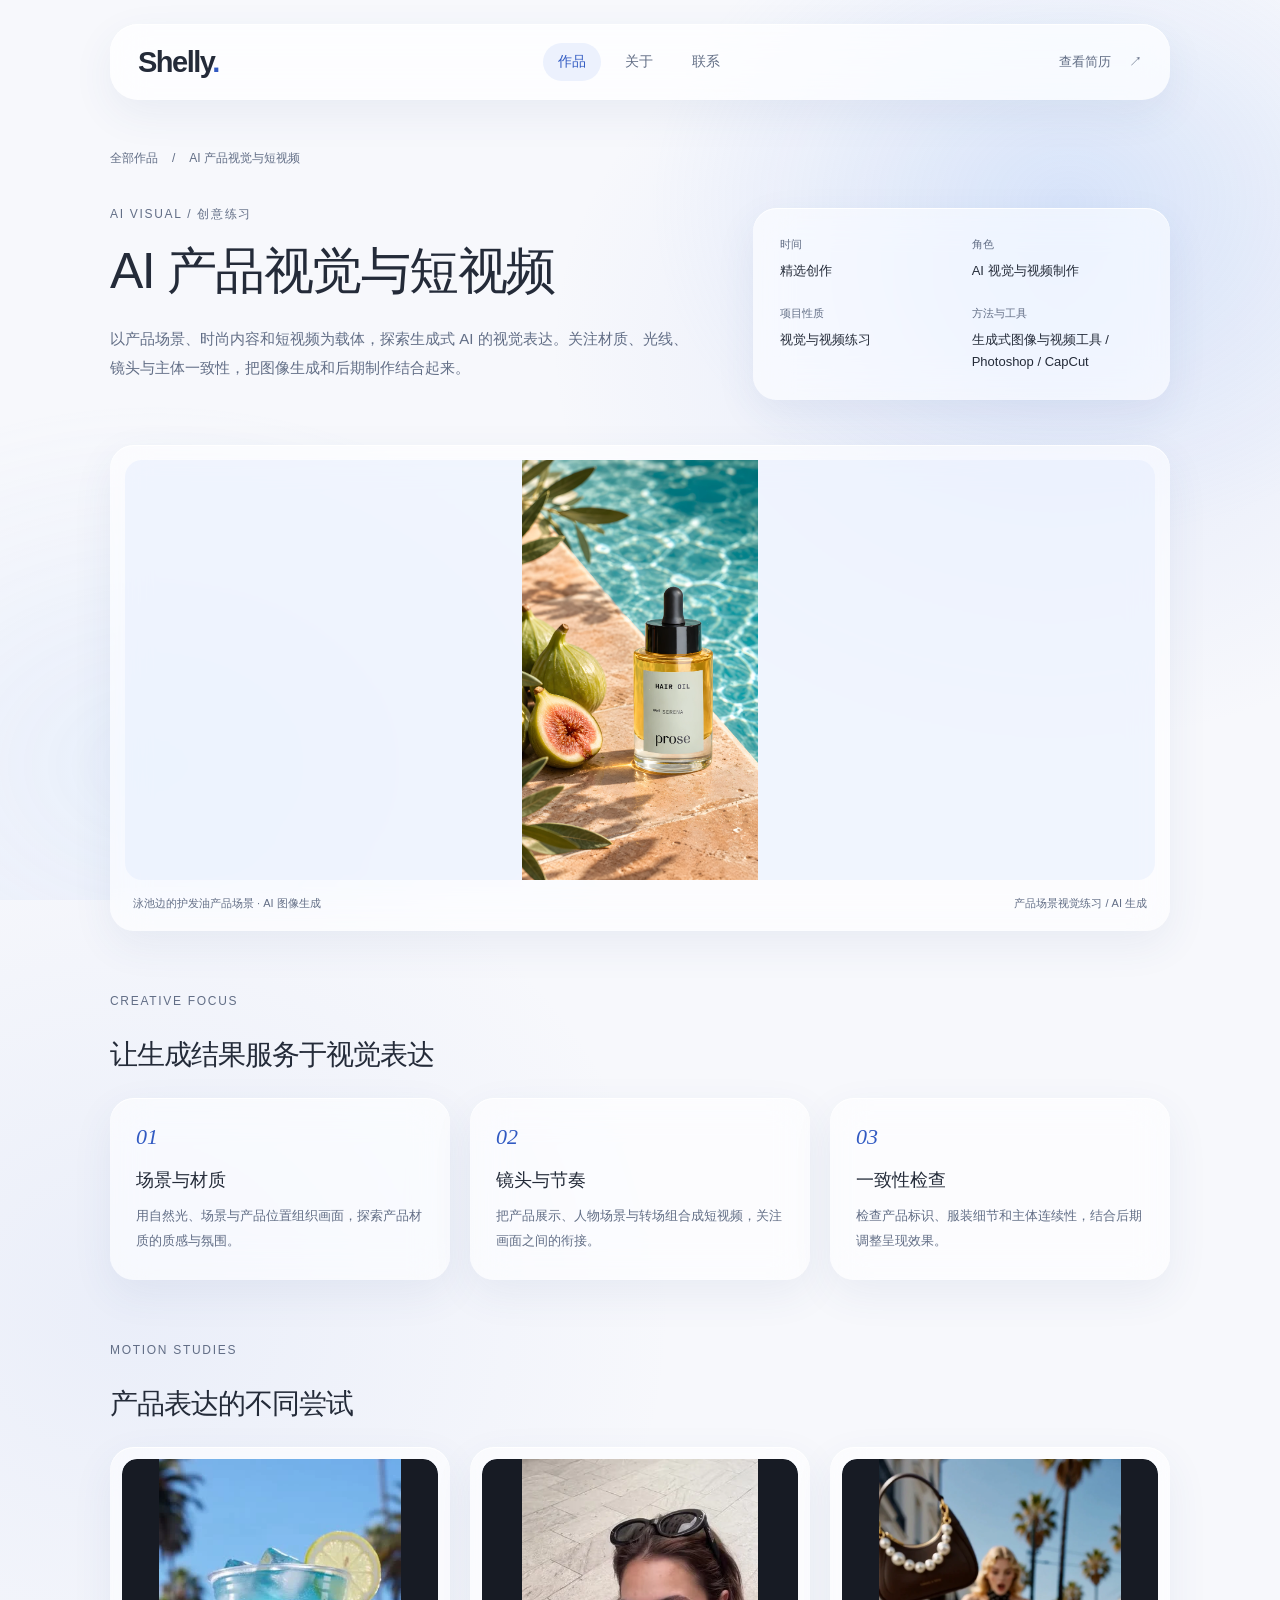
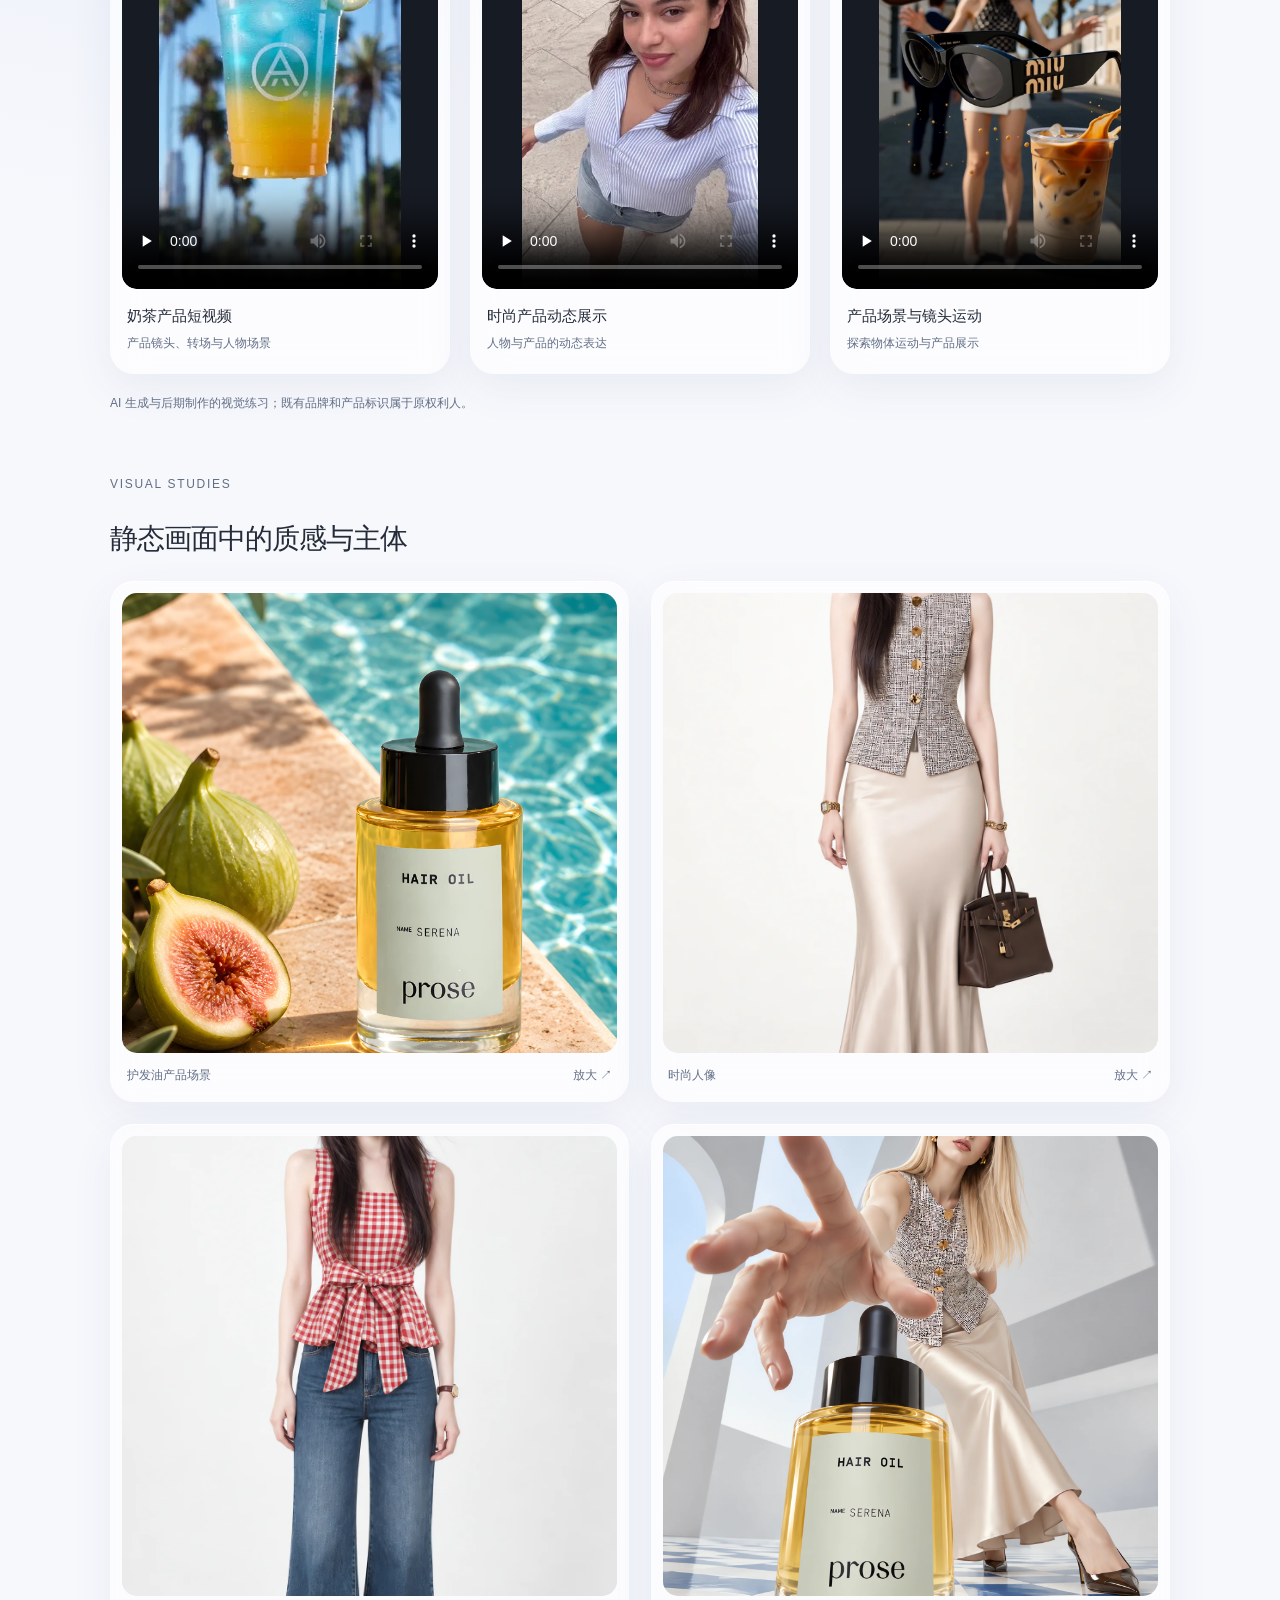
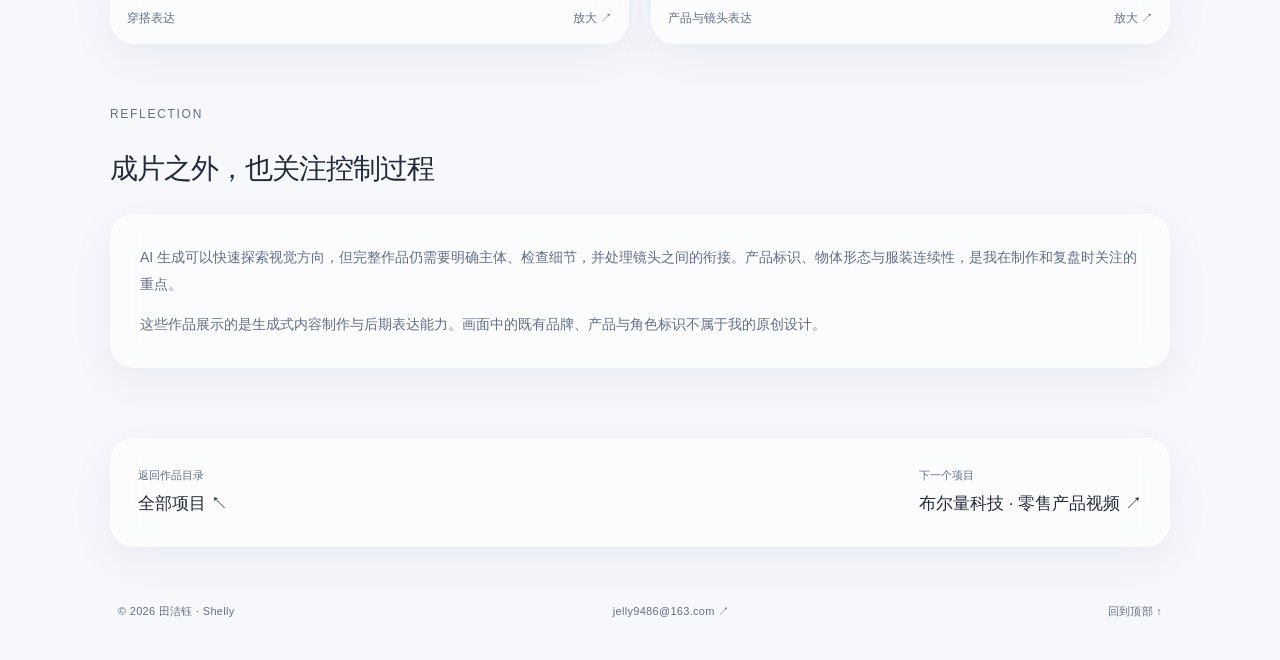
==== public/projects/aigc/index.html @ 78724010 "Publish Shelly portfolio for GitHub Pages" ====
<!doctype html>
<html lang="zh-CN">
<head>
  <meta charset="utf-8"><meta name="viewport" content="width=device-width, initial-scale=1"><meta name="theme-color" content="#f7f8fc">
  <title>AI 产品视觉与短视频 · 田洁钰 Shelly 作品集</title><meta name="description" content="以产品场景、时尚内容和短视频为载体，探索生成式 AI 的视觉表达。关注材质、光线、镜头与主体一致性，把图像生成和后期制作结合起来。">
  <meta property="og:title" content="AI 产品视觉与短视频 · 田洁钰 Shelly"><meta property="og:description" content="以产品场景、时尚内容和短视频为载体，探索生成式 AI 的视觉表达。关注材质、光线、镜头与主体一致性，把图像生成和后期制作结合起来。"><meta property="og:type" content="website"><meta property="og:image" content="https://shelly-creative-portfolio.sturdypear33.chatgpt.site/assets/hair-oil.webp"><link rel="canonical" href="https://shelly-creative-portfolio.sturdypear33.chatgpt.site/projects/aigc/">
  <link rel="icon" href="../../assets/favicon.svg" type="image/svg+xml"><link rel="stylesheet" href="../../styles.css"><link rel="stylesheet" href="../../motion.css"><script src="../../app.js" defer></script><script src="../../motion.js" defer></script>
</head>
<body class="project-page">
  <a class="skip-link" href="#main">跳转至正文</a>
  <div class="site-wrap">
    <header class="site-header glass"><a class="brand" href="../../" aria-label="Shelly 作品集首页">Shelly<span>.</span></a><nav class="navigation" aria-label="主导航"><a href="../../#work" aria-current="page">作品</a><a href="../../#about">关于</a><a href="../../#contact">联系</a></nav><a class="resume-nav" href="../../assets/shelly-resume.pdf?v=20261016" target="_blank" rel="noopener">查看简历 <span aria-hidden="true">↗</span></a></header>
    <main id="main" class="project-main">
      <nav class="breadcrumb" aria-label="当前位置"><a href="../../#work">全部作品</a><span aria-hidden="true">/</span><span>AI 产品视觉与短视频</span></nav>
      <div class="project-intro"><div><p class="eyebrow">AI VISUAL / 创意练习</p><h1>AI 产品视觉与短视频</h1><p class="project-lead">以产品场景、时尚内容和短视频为载体，探索生成式 AI 的视觉表达。关注材质、光线、镜头与主体一致性，把图像生成和后期制作结合起来。</p></div><dl class="project-facts glass"><div><dt>时间</dt><dd>精选创作</dd></div><div><dt>角色</dt><dd>AI 视觉与视频制作</dd></div><div><dt>项目性质</dt><dd>视觉与视频练习</dd></div><div><dt>方法与工具</dt><dd>生成式图像与视频工具 / Photoshop / CapCut</dd></div></dl></div>
      <figure class="project-hero-cover glass"><img src="../../assets/hair-oil.webp" alt="泳池边的护发油产品场景 · AI 图像生成" fetchpriority="high"><figcaption><span>泳池边的护发油产品场景 · AI 图像生成</span><span>产品场景视觉练习 / AI 生成</span></figcaption></figure>
      <section class="case-section"><p class="eyebrow">CREATIVE FOCUS</p><h2>让生成结果服务于视觉表达</h2><div class="process-grid"><article class="process-card glass"><span class="process-number">01</span><h3>场景与材质</h3><p>用自然光、场景与产品位置组织画面，探索产品材质的质感与氛围。</p></article><article class="process-card glass"><span class="process-number">02</span><h3>镜头与节奏</h3><p>把产品展示、人物场景与转场组合成短视频，关注画面之间的衔接。</p></article><article class="process-card glass"><span class="process-number">03</span><h3>一致性检查</h3><p>检查产品标识、服装细节和主体连续性，结合后期调整呈现效果。</p></article></div></section>
<section class="case-section"><p class="eyebrow">MOTION STUDIES</p><h2>产品表达的不同尝试</h2><div class="media-grid"><article class="media-card glass"><div class="video-shell"><video controls playsinline preload="none" poster="../../assets/milk-tea-poster.webp" aria-label="奶茶产品短视频"><source src="../../assets/milk-tea.mp4" type="video/mp4">浏览器无法播放此视频。<a href="../../assets/milk-tea.mp4">打开视频文件</a></video><a class="video-fallback" href="../../assets/milk-tea.mp4" hidden>打开视频文件 ↗</a></div><h3>奶茶产品短视频</h3><p>产品镜头、转场与人物场景</p></article><article class="media-card glass"><div class="video-shell"><video controls playsinline preload="none" poster="../../assets/fashion-motion-poster.webp" aria-label="时尚产品动态展示"><source src="../../assets/fashion-motion.mp4" type="video/mp4">浏览器无法播放此视频。<a href="../../assets/fashion-motion.mp4">打开视频文件</a></video><a class="video-fallback" href="../../assets/fashion-motion.mp4" hidden>打开视频文件 ↗</a></div><h3>时尚产品动态展示</h3><p>人物与产品的动态表达</p></article><article class="media-card glass"><div class="video-shell"><video controls playsinline preload="none" poster="../../assets/product-showcase-poster.webp" aria-label="产品场景与镜头运动"><source src="../../assets/product-showcase.mp4" type="video/mp4">浏览器无法播放此视频。<a href="../../assets/product-showcase.mp4">打开视频文件</a></video><a class="video-fallback" href="../../assets/product-showcase.mp4" hidden>打开视频文件 ↗</a></div><h3>产品场景与镜头运动</h3><p>探索物体运动与产品展示</p></article></div><p class="media-note">AI 生成与后期制作的视觉练习；既有品牌和产品标识属于原权利人。</p></section>
<section class="case-section"><p class="eyebrow">VISUAL STUDIES</p><h2>静态画面中的质感与主体</h2><div class="image-grid portrait-grid"><figure class="image-item"><button type="button" class="image-button glass" data-zoom data-caption="护发油产品场景 · 泳池背景、自然光与产品材质" aria-label="放大查看：护发油产品场景"><img src="../../assets/hair-oil.webp" alt="护发油产品场景：泳池背景、自然光与产品材质" loading="lazy"><span><span>护发油产品场景</span><span aria-hidden="true">放大 ↗</span></span></button></figure><figure class="image-item"><button type="button" class="image-button glass" data-zoom data-caption="时尚人像 · 人物、服装与配饰的视觉关系" aria-label="放大查看：时尚人像"><img src="../../assets/fashion.webp" alt="时尚人像：人物、服装与配饰的视觉关系" loading="lazy"><span><span>时尚人像</span><span aria-hidden="true">放大 ↗</span></span></button></figure><figure class="image-item"><button type="button" class="image-button glass" data-zoom data-caption="穿搭表达 · 另一种人物与服装构图" aria-label="放大查看：穿搭表达"><img src="../../assets/fashion-2.webp" alt="穿搭表达：另一种人物与服装构图" loading="lazy"><span><span>穿搭表达</span><span aria-hidden="true">放大 ↗</span></span></button></figure><figure class="image-item"><button type="button" class="image-button glass" data-zoom data-caption="产品与镜头表达 · 构图与镜头形变探索" aria-label="放大查看：产品与镜头表达"><img src="../../assets/product-checker.webp" alt="产品与镜头表达：构图与镜头形变探索" loading="lazy"><span><span>产品与镜头表达</span><span aria-hidden="true">放大 ↗</span></span></button></figure></div></section>
<section class="case-section"><p class="eyebrow">REFLECTION</p><h2>成片之外，也关注控制过程</h2><div class="insight-list glass"><p>AI 生成可以快速探索视觉方向，但完整作品仍需要明确主体、检查细节，并处理镜头之间的衔接。产品标识、物体形态与服装连续性，是我在制作和复盘时关注的重点。</p><p>这些作品展示的是生成式内容制作与后期表达能力。画面中的既有品牌、产品与角色标识不属于我的原创设计。</p></div></section>
      <nav class="project-bottom glass" aria-label="项目导航"><div><p>返回作品目录</p><a href="../../#work">全部项目 <span aria-hidden="true">↖</span></a></div><div><p>下一个项目</p><a href="../boolv/">布尔量科技 · 零售产品视频 <span aria-hidden="true">↗</span></a></div></nav>
    </main>
    <footer class="site-footer"><span>© 2026 田洁钰 · Shelly</span><a href="mailto:jelly9486@163.com">jelly9486@163.com ↗</a><a href="#main">回到顶部 ↑</a></footer>
  </div>
  <dialog id="image-viewer" class="viewer" aria-label="作品大图"><div class="viewer-top"><p class="viewer-caption"></p><button type="button" class="viewer-close" data-close-viewer>关闭 ×</button></div><img alt=""></dialog>
  <div class="toast" role="status" aria-live="polite" hidden></div>
</body>
</html>
---- public/styles.css ----
:root{color-scheme:light;--bg:#f7f8fc;--ink:#242b39;--soft:#626e86;--blue:#315ac2;--blue-deep:#2649a5;--tint:#e5eaf6;--glass:rgba(255,255,255,.60);--shine:rgba(255,255,255,.88);--shadow:rgba(51,75,132,.075);--radius:24px;--page-width:1160px}
*{box-sizing:border-box}html{scroll-behavior:smooth;scroll-padding-top:115px}body{margin:0;background:radial-gradient(ellipse 650px 520px at 82% 9%,rgba(120,153,234,.15),transparent 77%),radial-gradient(ellipse 700px 650px at 10% 34%,rgba(140,166,227,.12),transparent 78%),var(--bg);color:var(--ink);font:16px/1.7 "Segoe UI","PingFang SC","Microsoft YaHei",sans-serif;-webkit-font-smoothing:antialiased}a{color:inherit;text-decoration:none}button,input{font:inherit}button,a{-webkit-tap-highlight-color:transparent}button{cursor:pointer}button:focus-visible,a:focus-visible{outline:3px solid var(--blue);outline-offset:5px}img{display:block;max-width:100%;height:auto}figure,p,h1,h2,h3,h4{margin:0}button[hidden],[hidden]{display:none!important}.site-wrap{width:min(var(--page-width),calc(100% - 80px));margin:auto}.glass{background:var(--glass);backdrop-filter:blur(18px) saturate(135%);-webkit-backdrop-filter:blur(18px) saturate(135%);box-shadow:inset 0 1px 0 var(--shine),0 14px 42px var(--shadow);border-radius:var(--radius);border:0}.blue{color:var(--blue)}.sr-only{position:absolute;width:1px;height:1px;overflow:hidden;clip-path:inset(50%);white-space:nowrap}.skip-link{position:fixed;top:8px;left:16px;transform:translateY(-150%);background:var(--blue);color:#fff;padding:10px 18px;z-index:100}.skip-link:focus{transform:none}.site-header{position:sticky;top:24px;z-index:20;display:flex;align-items:center;justify-content:space-between;gap:25px;padding:18px 28px;margin-top:24px;min-height:76px;border-radius:28px;background:rgba(255,255,255,.73)}.brand{font-size:29px;font-weight:600;letter-spacing:-1.5px;line-height:1.2}.brand span{color:var(--blue)}.navigation{display:flex;align-items:center;gap:9px}.navigation a{font-size:14px;color:var(--soft);padding:7px 15px;border-radius:999px;transition:background .18s,color .18s}.navigation a:hover,.navigation a[aria-current]{background:rgba(225,233,252,.62);color:var(--blue)}.resume-nav{font-size:13px;color:var(--soft);display:flex;gap:18px;align-items:center}.resume-nav:hover{color:var(--blue)}.eyebrow{font-size:12px;letter-spacing:1.7px;color:var(--soft);font-weight:500}.hero{display:grid;grid-template-columns:1.1fr 1fr;align-items:center;gap:70px;padding:75px 8px 95px}.hero-copy .eyebrow{margin-bottom:28px}.hero h1{font-size:clamp(44px,5.15vw,68px);font-weight:500;letter-spacing:-2.8px;line-height:1.25}.hero-english{font:italic 34px/1.35 Georgia,"Times New Roman",serif;color:var(--blue);margin:24px 0 34px}.hero-description{font-size:15px;color:var(--soft);line-height:1.95}.hero-actions{display:flex;align-items:center;flex-wrap:wrap;gap:28px;margin-top:34px}.button{display:inline-flex;align-items:center;justify-content:center;gap:30px;border:0;padding:13px 23px;border-radius:999px;font-size:14px;font-weight:500;transition:background .18s,transform .18s}.button:hover{transform:translateY(-2px)}.button-primary{color:#fff;background:var(--blue);box-shadow:0 8px 22px rgba(49,90,194,.15)}.button-primary:hover{background:var(--blue-deep)}.button-secondary{background:rgba(225,233,252,.70);color:var(--blue)}.text-link{appearance:none;display:inline-flex;align-items:center;gap:16px;border:0;padding:4px 0;background:transparent;color:var(--soft);font-size:14px}.text-link:hover{color:var(--blue)}.hero-art{padding:12px 12px 14px;transform:rotate(1.5deg);border-radius:32px;max-width:480px;justify-self:end;width:100%}.hero-art img{width:100%;height:465px;object-fit:cover;object-position:50% 58%;border-radius:23px}.hero-art figcaption{display:flex;justify-content:space-between;gap:10px;padding:10px 7px 0;font-size:10px;letter-spacing:.7px;color:var(--soft)}.section-heading{display:flex;justify-content:space-between;align-items:end;gap:20px;margin-bottom:28px}.section-heading .eyebrow{margin-bottom:10px}h2{font-size:34px;letter-spacing:-1px;font-weight:500;line-height:1.45}.section-description{font-size:14px;color:var(--soft);padding-bottom:6px}.work-section{padding:0 0 95px}.filters{display:flex;gap:10px;flex-wrap:wrap;margin-bottom:27px}.filters button{appearance:none;border:0;background:transparent;color:var(--soft);font-size:13px;padding:9px 15px;border-radius:999px;min-height:40px;transition:background .18s,color .18s}.filters button:hover{background:rgba(228,235,250,.65)}.filters button[aria-pressed=true]{background:rgba(222,232,253,.76);color:var(--blue)}.project-grid{display:grid;grid-template-columns:repeat(2,minmax(0,1fr));gap:28px}.project-card{padding:16px;min-width:0;transition:transform .22s,box-shadow .22s;display:flex;flex-direction:column}.project-card:hover{transform:translateY(-4px);box-shadow:inset 0 1px 0 var(--shine),0 22px 48px rgba(51,75,132,.11)}.project-cover{height:278px;border-radius:18px;overflow:hidden;background:rgba(224,233,252,.52);position:relative}.ad-cover{display:flex;align-items:center;padding:14px}.ad-cover img{width:100%;height:100%;object-fit:contain;border-radius:12px}.project-card-content{padding:19px 10px 12px}.project-meta{display:flex;justify-content:space-between;gap:15px;color:var(--soft);font-size:11px;letter-spacing:.45px;margin-bottom:9px}.project-card h3{display:flex;justify-content:space-between;align-items:center;gap:16px;font-weight:500;font-size:22px;line-height:1.5}.project-card h3>span{font-size:23px;color:var(--blue)}.project-card p{color:var(--soft);font-size:14px;line-height:1.8;margin:9px 0 18px}.tags{display:flex;flex-wrap:wrap;gap:8px}.tags span{font-size:11px;padding:4px 10px;border-radius:999px;background:rgba(227,235,251,.70);color:var(--soft)}.visual-cover{display:grid;grid-template-columns:1fr 1fr;gap:12px;padding:12px}.visual-cover img{height:254px;width:100%;object-fit:cover;border-radius:12px}.visual-cover img:first-child{object-position:center 15%}.visual-cover img:last-child{object-position:center 62%}.template-cover{display:grid;grid-template-columns:1fr 1fr;gap:10px;padding:14px 14px 0;background:#e3eaf6}.template-cover img{width:100%;height:264px;object-fit:cover;border-radius:14px 14px 0 0;object-position:50% 30%}.template-cover>span{position:absolute;left:27px;bottom:22px;font:italic 30px/1.15 Georgia,serif;color:#fff;text-shadow:0 1px 14px rgba(0,0,0,.55)}.channel-cover{background:radial-gradient(ellipse at 95% 8%,rgba(138,167,232,.26),transparent 65%),linear-gradient(125deg,#e2eafa,#f0f4fc);display:flex;flex-direction:column;justify-content:space-between;padding:27px 32px;color:var(--blue)}.channel-handle{font-size:12px;letter-spacing:1px}.channel-title{font:44px/1.03 Georgia,serif;letter-spacing:-1px}.channel-bottom{display:flex;justify-content:space-between;font-size:12px}.project-wide{grid-column:1/-1;display:grid;grid-template-columns:1.2fr 1fr;gap:30px;align-items:center}.project-wide .project-cover{height:260px}.project-wide .project-card-content{padding:18px 26px 18px 0}.ui-cover{background:#e4eee9;padding:16px}.ui-cover img{width:100%;height:100%;object-fit:cover;object-position:center 37%;border-radius:14px}.wide-link{display:inline-flex;gap:25px;color:var(--blue);font-size:13px;margin-top:24px}.about-section{padding:15px 0 95px}.about-grid{display:grid;grid-template-columns:1.15fr 1fr;gap:65px;align-items:start}.about-intro{padding:32px}.profile-heading{display:flex;gap:18px;align-items:center;margin-bottom:22px}.profile-photo{width:68px;height:68px;object-fit:cover;border-radius:20px}.profile-heading h3{font-size:23px;font-weight:500}.profile-heading h3 span{font:italic 18px Georgia,serif;color:var(--soft);margin-left:8px}.profile-heading p{font-size:12px;color:var(--soft);margin-top:5px}.about-intro>p{font-size:14px;line-height:2;color:var(--soft);margin-bottom:25px}.capability-group{margin:20px 0}.capability-group h4{font-size:13px;font-weight:500;margin-bottom:7px}.capability-group p{font-size:12px;color:var(--soft);line-height:1.85}.language-note{display:flex;align-items:center;gap:11px;flex-wrap:wrap;font-size:11px;color:var(--soft);margin:27px 0}.language-note strong{font-weight:500;color:var(--blue);font-size:16px;margin-right:10px}.experience-list{padding-top:9px}.experience-list article{padding:0 0 28px 23px;position:relative}.experience-list article:before{content:"";width:7px;height:7px;background:#aac0ee;border-radius:50%;position:absolute;left:0;top:9px}.experience-list time{font-size:11px;letter-spacing:.5px;color:var(--soft)}.experience-list h3{font-size:23px;font-weight:500;margin-top:9px}.experience-role{font-size:14px;color:var(--ink);margin:2px 0 8px}.experience-list article>p:last-child{font-size:13px;color:var(--soft);max-width:330px}.contact-section{display:grid;grid-template-columns:1fr 1fr;gap:45px;padding:45px 45px;background:linear-gradient(115deg,rgba(255,255,255,.7),rgba(225,235,254,.67));margin:0 0 35px}.contact-section .eyebrow{margin-bottom:20px}.contact-section h2{font-size:35px;line-height:1.45}.contact-section>div>p:last-child{font-size:12px;color:var(--soft);margin-top:20px}.contact-links{display:flex;flex-direction:column;align-items:start;justify-content:center;gap:10px}.contact-email{font-size:23px;color:var(--blue);display:flex;gap:20px;align-items:center;overflow-wrap:anywhere}.contact-links>a[href^=tel]{font-size:14px;color:var(--soft);margin-top:8px}.contact-downloads{display:flex;align-items:center;gap:20px;flex-wrap:wrap;margin-top:16px}.contact-downloads .button{font-size:12px;padding:11px 17px;gap:20px}.site-footer{display:flex;align-items:center;justify-content:space-between;gap:15px;flex-wrap:wrap;padding:20px 8px 40px;color:var(--soft);font-size:11px;letter-spacing:.3px}.site-footer a:hover{color:var(--blue)}.toast{position:fixed;bottom:30px;left:50%;transform:translateX(-50%);max-width:calc(100% - 40px);padding:12px 24px;background:var(--ink);color:#fff;border-radius:999px;font-size:13px;z-index:40;box-shadow:0 8px 22px var(--shadow)}
/* Project pages */
.project-page{--page-width:1060px}.project-main{padding:48px 0 0}.breadcrumb{display:flex;gap:14px;align-items:center;color:var(--soft);font-size:12px;margin-bottom:36px}.breadcrumb a:hover{color:var(--blue)}.project-intro{display:grid;grid-template-columns:1.4fr 1fr;gap:60px;align-items:start;margin-bottom:45px}.project-intro h1{font-size:clamp(32px,4vw,50px);font-weight:500;line-height:1.3;letter-spacing:-1.5px;margin:14px 0 20px}.project-lead{font-size:15px;line-height:1.95;color:var(--soft);max-width:580px}.project-facts{display:grid;grid-template-columns:1fr 1fr;gap:22px 20px;padding:27px;margin:4px 0 0}.project-facts dt{font-size:11px;color:var(--soft);margin-bottom:6px}.project-facts dd{margin:0;font-size:13px;line-height:1.7}.project-hero-cover{padding:15px;margin:0 0 50px}.project-hero-cover img{width:100%;height:420px;object-fit:contain;background:rgba(224,233,252,.42);border-radius:17px}.project-hero-cover figcaption{padding:14px 8px 3px;display:flex;justify-content:space-between;gap:15px;color:var(--soft);font-size:11px}.case-section{margin:60px 0}.case-section h2{font-size:28px;margin:6px 0 22px}.case-copy{font-size:15px;color:var(--soft);line-height:2;max-width:820px}.case-section>p{margin-bottom:24px}.process-grid{display:grid;grid-template-columns:repeat(3,minmax(0,1fr));gap:20px}.process-card{padding:26px}.process-number{font:italic 22px Georgia,serif;color:var(--blue);display:block;margin-bottom:15px}.process-card h3{font-size:18px;font-weight:500;margin-bottom:9px}.process-card p{font-size:13px;color:var(--soft);line-height:1.9}.media-grid{display:grid;grid-template-columns:repeat(3,minmax(0,1fr));gap:20px}.media-card{padding:12px 12px 20px;min-width:0}.video-shell{border-radius:15px;overflow:hidden;background:#e4eaf4;position:relative}.video-shell video{display:block;width:100%;height:430px;object-fit:contain;background:#171b24;border-radius:15px}.media-card h3{font-size:15px;font-weight:500;margin:14px 5px 5px}.media-card p{font-size:12px;color:var(--soft);margin:0 5px}.video-fallback{display:block;padding:12px;color:var(--blue);font-size:12px}.media-note{font-size:12px;line-height:1.9;color:var(--soft);margin-top:18px}.image-grid{display:grid;grid-template-columns:repeat(2,minmax(0,1fr));gap:22px}.image-item{min-width:0}.image-button{width:100%;display:block;appearance:none;padding:12px;border:0;text-align:left;color:inherit;overflow:hidden}.image-button img{width:100%;height:330px;object-fit:contain;border-radius:15px;background:rgba(224,233,252,.42)}.image-button>span{display:flex;justify-content:space-between;gap:12px;padding:12px 5px 4px;font-size:12px;color:var(--soft)}.image-grid.portrait-grid .image-button img{height:460px;object-fit:cover;object-position:50% 45%}.image-grid.ui-images{grid-template-columns:repeat(2,minmax(0,1fr))}.image-grid.ui-images .image-button img{height:500px;object-fit:contain;background:#fff}.image-grid.ui-images .image-item:last-child{grid-column:1/-1}.image-grid.ui-images .image-item:last-child .image-button img{height:650px}.evidence-block{display:grid;grid-template-columns:1fr 1.5fr;gap:30px;padding:30px;align-items:start}.evidence-highlight .big-number{font-size:54px;color:var(--blue);line-height:1.2;font-weight:500;letter-spacing:-2px}.evidence-highlight p{font-size:12px;color:var(--soft);margin-top:9px}.evidence-table{width:100%;border-collapse:collapse;font-size:13px}.evidence-table th,.evidence-table td{text-align:left;font-weight:400;padding:7px 0;color:var(--soft)}.evidence-table td{text-align:right;color:var(--ink);font-variant-numeric:tabular-nums}.evidence-table caption{text-align:left;font-weight:500;font-size:13px;margin-bottom:10px;color:var(--ink)}.metrics-inline{display:flex;gap:40px;flex-wrap:wrap;padding:32px}.metric-value{font-size:41px;color:var(--blue);line-height:1.2;font-weight:500;letter-spacing:-1px}.metric-label{font-size:12px;color:var(--soft);margin-top:7px}.insight-list{padding:30px;margin-top:25px}.insight-list h3{font-weight:500;font-size:18px;margin-bottom:14px}.insight-list p{font-size:14px;line-height:1.95;color:var(--soft)}.insight-list p+p{margin-top:12px}.case-link-row{display:flex;gap:20px;align-items:center;flex-wrap:wrap;margin:25px 0}.project-bottom{display:flex;justify-content:space-between;align-items:center;gap:20px;padding:28px;margin:70px 0 35px}.project-bottom p{font-size:11px;color:var(--soft);margin-bottom:5px}.project-bottom a{font-size:17px}.project-bottom a:hover{color:var(--blue)}.channel-feature{padding:42px;background:radial-gradient(ellipse at 95% 10%,rgba(130,160,230,.25),transparent 70%),linear-gradient(125deg,#e4ebfa,#f3f6fc);color:var(--blue);margin-bottom:45px}.channel-feature .channel-title{font-size:64px;display:block;margin:25px 0}.channel-feature .channel-bottom{font-size:14px}.channel-feature a:hover{text-decoration:underline}.viewer{padding:17px;border:0;border-radius:25px;width:min(1100px,calc(100% - 36px));max-height:90vh;background:rgba(248,250,255,.97);box-shadow:0 20px 90px rgba(17,35,75,.22)}.viewer::backdrop{background:rgba(28,41,68,.55);backdrop-filter:blur(10px)}.viewer-top{display:flex;justify-content:space-between;align-items:center;gap:15px;padding:2px 3px 15px}.viewer-caption{font-size:13px;color:var(--soft)}.viewer-close{border:0;background:var(--tint);color:var(--ink);border-radius:999px;padding:8px 15px;white-space:nowrap;font-size:12px;min-height:40px}.viewer img{width:100%;height:auto;border-radius:12px}
@media(min-width:1450px){.hero h1{font-size:70px}}
@media(max-width:1000px){.site-wrap{width:calc(100% - 56px)}.hero{gap:35px;padding:62px 0 75px}.hero h1{font-size:52px}.hero-english{font-size:28px}.hero-art img{height:405px}.project-cover{height:238px}.visual-cover img{height:214px}.template-cover img{height:224px}.channel-title{font-size:39px}.about-grid{gap:35px}.contact-section{padding:35px;gap:28px}.contact-email{font-size:20px}.project-intro{gap:30px}.video-shell video{height:350px}.project-card h3{font-size:20px}}
@media(max-width:740px){html{scroll-padding-top:100px}.site-wrap{width:calc(100% - 40px)}.site-header{top:16px;margin-top:16px;padding:16px 21px;gap:15px;min-height:65px}.resume-nav{display:none}.brand{font-size:26px}.navigation{gap:2px}.navigation a{padding:6px 11px;font-size:13px}.hero{grid-template-columns:1fr;gap:40px;padding:50px 0 65px}.hero h1{font-size:52px;letter-spacing:-2px}.hero-description{font-size:14px}.hero-copy .eyebrow{margin-bottom:22px}.hero-english{font-size:30px;margin:20px 0 25px}.hero-art{max-width:100%;transform:none;padding:11px;border-radius:28px}.hero-art img{height:410px;object-position:50% 59%}.hero-art figcaption{padding:10px 5px 2px;font-size:10px}.section-heading{align-items:start;gap:15px}.section-description{max-width:125px;text-align:right;font-size:12px;padding-top:7px}h2{font-size:29px}.project-grid{gap:20px;grid-template-columns:1fr}.project-cover{height:290px}.visual-cover img{height:266px}.template-cover img{height:276px}.project-card h3{font-size:22px}.channel-title{font-size:48px}.project-wide{display:flex;gap:0}.project-wide .project-cover{height:270px}.project-wide .project-card-content{padding:19px 10px 12px}.work-section{padding-bottom:65px}.about-section{padding-bottom:65px}.about-grid{grid-template-columns:1fr;gap:30px}.experience-list{display:grid;grid-template-columns:1fr;gap:8px;padding:10px 10px 0}.experience-list article{padding-bottom:22px}.about-intro{padding:27px}.contact-section{grid-template-columns:1fr;padding:32px;gap:30px}.contact-section h2{font-size:30px}.contact-email{font-size:23px}.contact-links{gap:9px}.site-footer{font-size:10px;padding-bottom:30px}.site-footer>span:nth-child(2){display:none}.project-main{padding-top:35px}.breadcrumb{margin-bottom:30px}.project-intro{grid-template-columns:1fr;gap:25px;margin-bottom:28px}.project-intro h1{font-size:39px}.project-facts{gap:20px;padding:23px}.project-hero-cover{padding:10px;margin-bottom:35px}.project-hero-cover img{height:330px}.project-hero-cover figcaption{font-size:10px;flex-wrap:wrap}.case-section{margin:40px 0}.case-section h2{font-size:25px}.process-grid{grid-template-columns:1fr;gap:16px}.process-card{padding:24px}.media-grid{grid-template-columns:1fr;gap:24px}.video-shell video{height:480px}.image-grid{grid-template-columns:1fr;gap:20px}.image-grid.portrait-grid .image-button img{height:440px}.image-grid.ui-images{grid-template-columns:1fr}.image-grid.ui-images .image-item:last-child{grid-column:auto}.image-grid.ui-images .image-button img,.image-grid.ui-images .image-item:last-child .image-button img{height:560px}.image-button img{height:340px}.evidence-block{grid-template-columns:1fr;padding:25px;gap:22px}.metrics-inline{gap:28px;padding:27px}.metric-value{font-size:36px}.insight-list{padding:25px}.project-bottom{margin-top:45px;align-items:start;padding:24px;gap:20px}.project-bottom a{font-size:14px}.channel-feature{padding:30px}.channel-feature .channel-title{font-size:49px}.channel-feature .channel-bottom{font-size:12px}}
@media(max-width:400px){.site-wrap{width:calc(100% - 36px)}.site-header{padding:14px 17px;gap:10px}.navigation a{padding:6px 9px;font-size:12px}.brand{font-size:24px}.hero{padding-top:40px}.hero h1{font-size:43px;letter-spacing:-1.5px}.hero-english{font-size:25px}.hero-description{font-size:12px}.hero-actions{gap:22px}.button{font-size:12px;gap:24px;padding:12px 19px}.hero-art img{height:330px}.hero-art figcaption{font-size:8px;letter-spacing:.3px}.eyebrow{font-size:10px}.filters{gap:3px}.filters button{font-size:11px;padding:9px 10px}.project-card{padding:12px}.project-cover{height:240px}.visual-cover{gap:9px;padding:9px}.visual-cover img{height:222px}.template-cover{padding:11px 11px 0;gap:8px}.template-cover img{height:229px}.project-card-content{padding:15px 7px 9px}.project-card h3{font-size:18px}.project-card p{font-size:12px}.project-meta{font-size:10px}.tags{gap:6px}.tags span{font-size:10px;padding:4px 8px}.channel-cover{padding:23px}.channel-title{font-size:39px}.channel-bottom{font-size:10px}.template-cover>span{font-size:25px}.profile-photo{width:57px;height:57px;border-radius:17px}.about-intro{padding:23px}.profile-heading{gap:14px}.profile-heading h3{font-size:20px}.profile-heading h3 span{font-size:15px;margin-left:5px}.profile-heading p{font-size:10px}.about-intro>p{font-size:13px}.language-note{gap:7px;font-size:10px}.language-note strong{font-size:14px;margin-right:6px}.contact-section{padding:26px}.contact-section h2{font-size:27px}.contact-email{font-size:18px;gap:15px}.contact-downloads{gap:15px}.project-intro h1{font-size:33px}.project-lead,.case-copy{font-size:14px}.project-facts{padding:21px;gap:18px}.project-facts dd{font-size:12px}.video-shell video{height:425px}.image-button img{height:275px}.image-grid.portrait-grid .image-button img{height:375px}.metrics-inline{gap:23px}.metric-value{font-size:30px}.metric-label{font-size:11px}.channel-feature{padding:25px}.channel-feature .channel-title{font-size:40px}.project-bottom{padding:20px}.project-bottom a{font-size:12px}.project-bottom p{font-size:10px}}
@media(prefers-reduced-motion:reduce){html{scroll-behavior:auto}*,*:before,*:after{transition:none!important}.project-card:hover,.button:hover{transform:none}}
@media(prefers-reduced-transparency:reduce){.glass{background:#f9faff;backdrop-filter:none;-webkit-backdrop-filter:none}}
@supports not (backdrop-filter:blur(1px)){.glass{background:#f9faff}}
@media print{.site-header,.filters,.hero-actions,.contact-downloads,.toast,.viewer,.site-footer{display:none!important}.site-wrap{width:100%}.glass{box-shadow:none;background:#fff}.hero{padding:20px 0}.project-grid{grid-template-columns:1fr 1fr}.project-card{break-inside:avoid}.contact-section{break-inside:avoid}.site-wrap a{color:#242b39}body{background:#fff}}

/* Xunlei image evidence and cover */
.ad-cover{background:#710c91}.ad-cover img{background:#710c91}.xunlei-hero img{background:#710c91}.evidence-gallery{display:grid;gap:24px}.evidence-item{margin:0}.evidence-shot{display:block;width:100%;padding:12px;text-align:left}.evidence-shot img{width:100%;height:auto;border-radius:14px}.evidence-item figcaption{display:flex;justify-content:space-between;gap:16px;padding:10px 8px 0;color:var(--soft);font-size:12px}.evidence-item figcaption strong{color:var(--ink);font-weight:500}@media(max-width:740px){.evidence-shot{padding:8px}.evidence-item figcaption{display:block}.evidence-item figcaption span{display:block;margin-top:3px}}

.evidence-item figcaption a{color:var(--blue);white-space:nowrap}.evidence-item figcaption a:hover{text-decoration:underline}@media(max-width:740px){.evidence-item figcaption a{display:inline-block;margin-top:7px}}

.retail-cover{display:flex;align-items:center;padding:12px;background:#e9eff9}.retail-cover img{width:100%;height:100%;object-fit:contain;border-radius:14px}

.project-card-main{display:block}.social-home-link{align-self:flex-start;margin:0 10px 12px}

.hero.hero-centered{grid-template-columns:minmax(0,1fr);justify-items:center;text-align:center;gap:0}.hero-centered .hero-copy{width:100%;max-width:800px}.hero-centered .hero-actions{justify-content:center}
---- public/motion.css ----
/* Motion enhances the readable, static page; JavaScript opts into entrances. */
.site-wrap{position:relative;z-index:1}
.ambient-light{position:fixed;inset:0;overflow:hidden;pointer-events:none;z-index:0}
.ambient-light>span{position:absolute;width:min(65vw,850px);height:min(75vh,720px);border-radius:50%;background:radial-gradient(ellipse,rgba(153,192,248,.24),rgba(176,204,249,.09) 45%,transparent 72%);animation:ambient-drift 22s ease-in-out infinite alternate;will-change:transform}
.ambient-light>span:first-child{top:-15%;right:-16%}
.ambient-light>span:last-child{width:min(75vw,950px);height:min(80vh,800px);bottom:-25%;left:-25%;animation-duration:28s;animation-delay:-12s;opacity:.7}
@keyframes ambient-drift{from{transform:translate3d(-3%,0,0) scale(1)}to{transform:translate3d(9%,12%,0) scale(1.12)}}
.hero-title-line{display:block}
.motion-ready .hero-enter{animation:hero-arrive .8s cubic-bezier(.2,.65,.25,1) var(--enter-delay,0ms) both}
@keyframes hero-arrive{from{opacity:0;translate:0 18px}to{opacity:1;translate:0 0}}
.motion-ready .reveal-item{opacity:0;translate:0 20px}
.motion-ready .reveal-item.is-revealed{opacity:1;translate:0 0;transition:opacity .7s cubic-bezier(.2,.65,.25,1),translate .7s cubic-bezier(.2,.65,.25,1),transform .22s,box-shadow .22s;transition-delay:var(--reveal-delay,0ms),var(--reveal-delay,0ms),0ms,0ms}
.project-cover img{transition:transform .65s cubic-bezier(.2,.65,.25,1)}
.project-cover>.cover-overlay{position:absolute;inset:auto 0 0;display:flex;align-items:end;justify-content:space-between;gap:16px;padding:46px 22px 20px;background:linear-gradient(transparent,rgba(18,33,62,.82));color:#fff;font:inherit;text-shadow:none;opacity:0;translate:0 10px;transition:opacity .3s,translate .3s;pointer-events:none}
.cover-project-name{font-size:16px;font-weight:500;line-height:1.55;letter-spacing:0}
.project-card:focus-visible .cover-overlay{opacity:1;translate:0 0}
@media(hover:hover) and (pointer:fine){.project-card:hover .project-cover img{transform:scale(1.035)}.project-card:hover .cover-overlay{opacity:1;translate:0 0}}
@media(hover:none),(pointer:coarse){.project-cover>.cover-overlay{opacity:1;translate:0 0;padding:30px 16px 14px}.cover-project-name{font-size:13px}}
@media(prefers-reduced-motion:reduce){.ambient-light>span{animation:none;will-change:auto}.motion-ready .hero-enter{animation:none;opacity:1;translate:none}.motion-ready .reveal-item{opacity:1;translate:none}.project-card:hover .project-cover img{transform:none}.project-cover>.cover-overlay{translate:none}}
@media print{.ambient-light,.cover-overlay{display:none!important}.motion-ready .hero-enter{animation:none}.motion-ready .reveal-item{opacity:1;translate:none}}
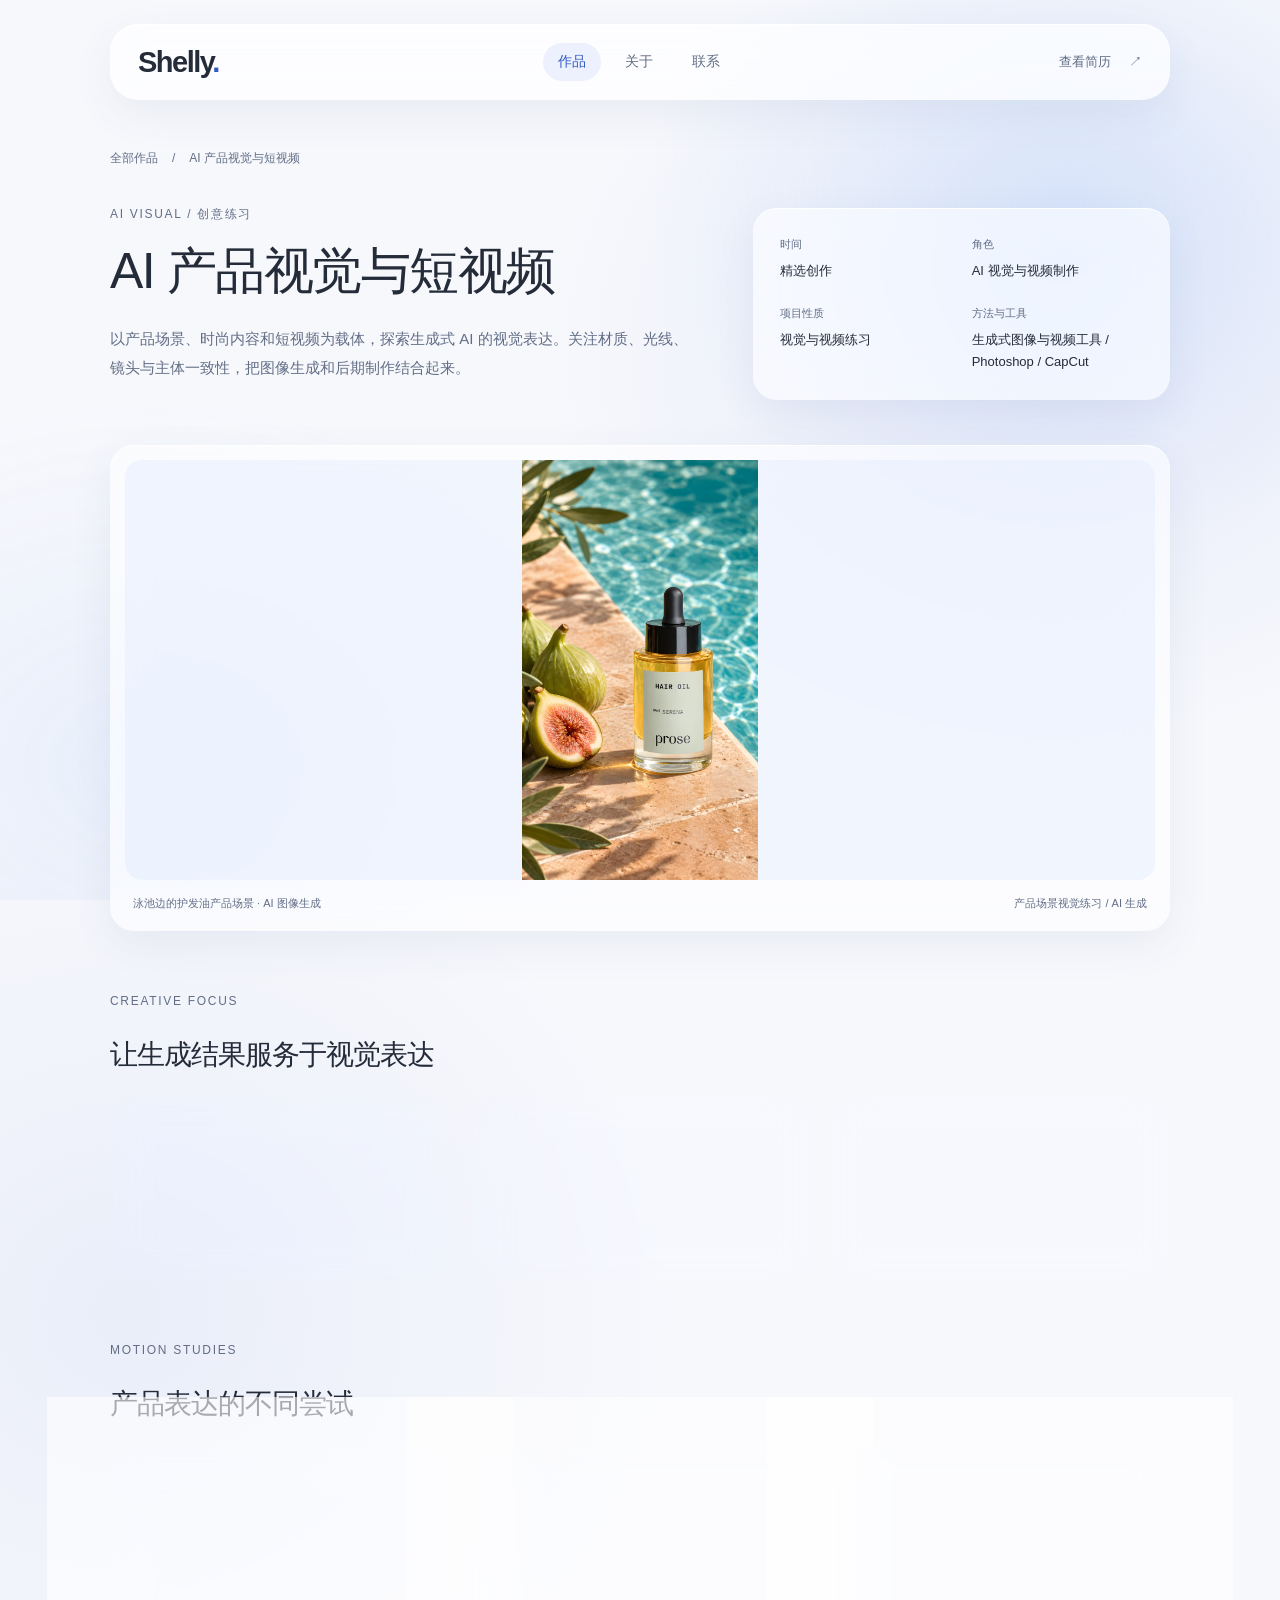
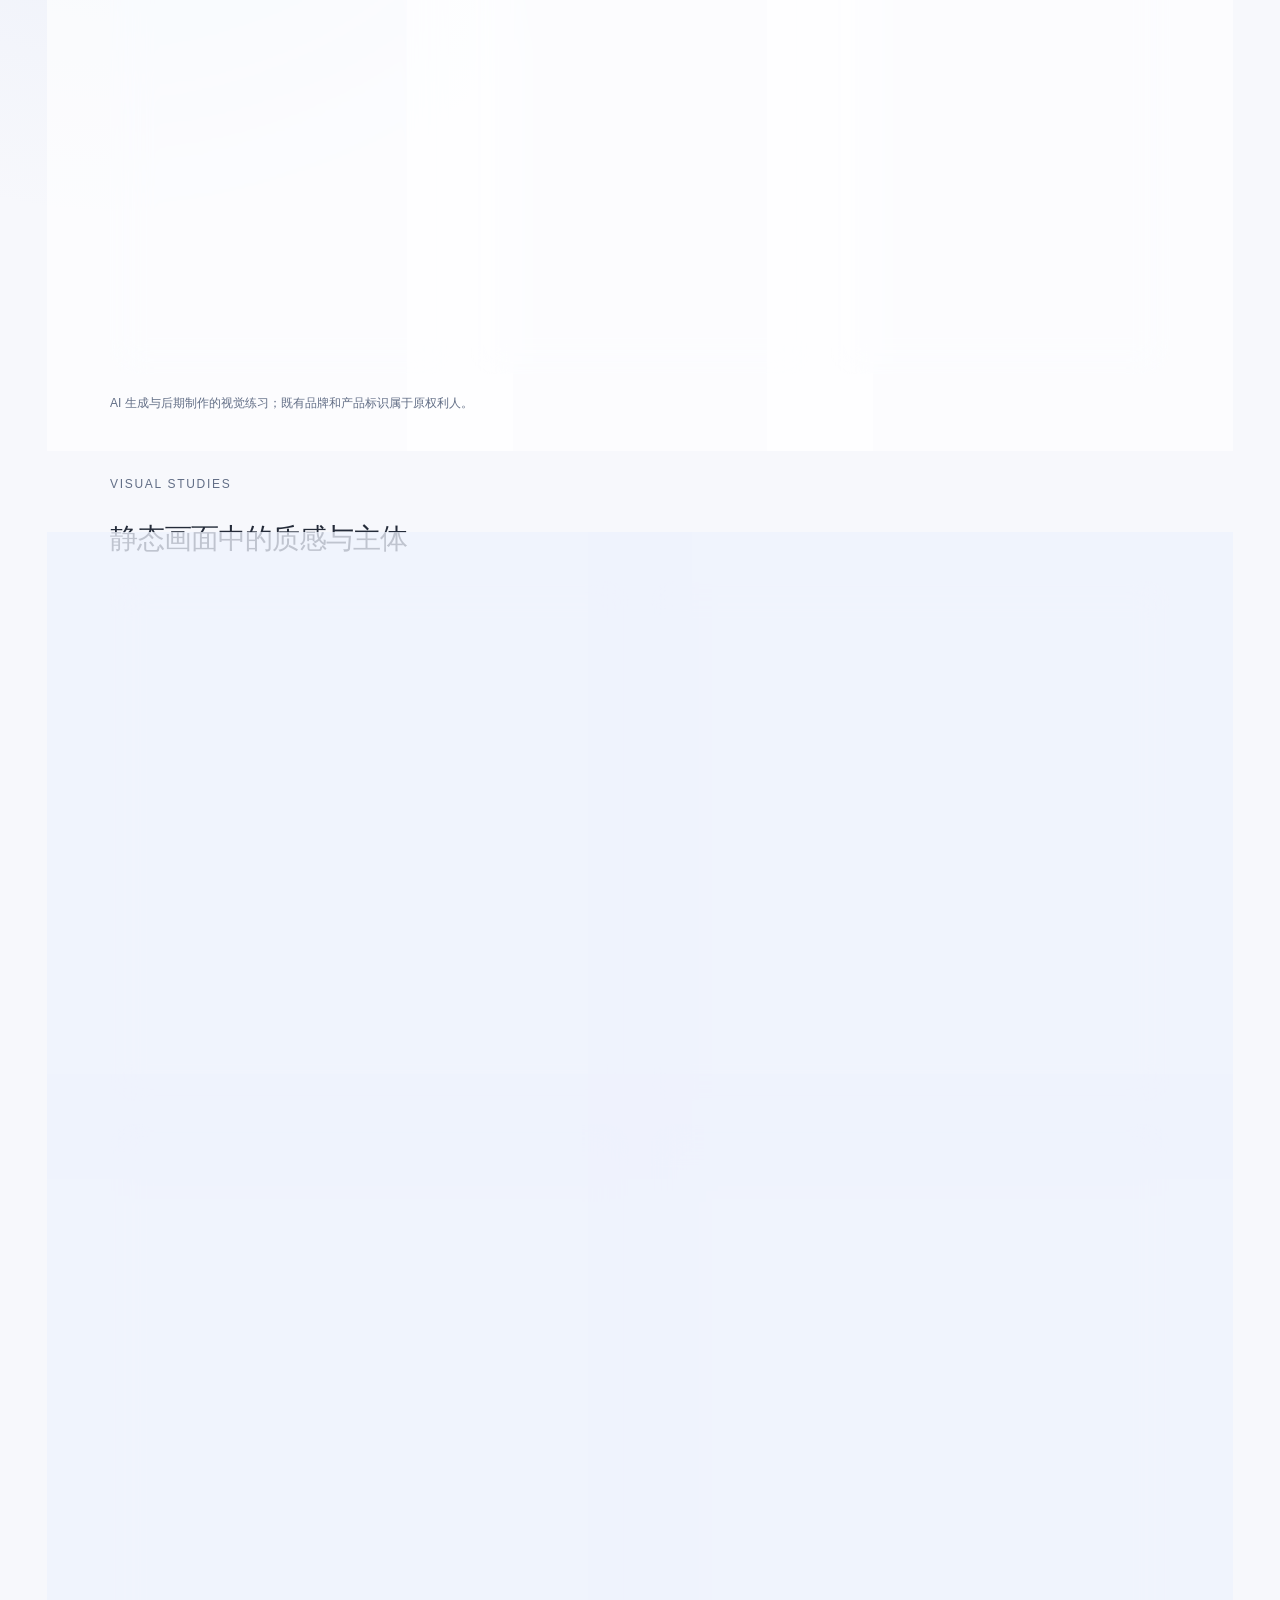
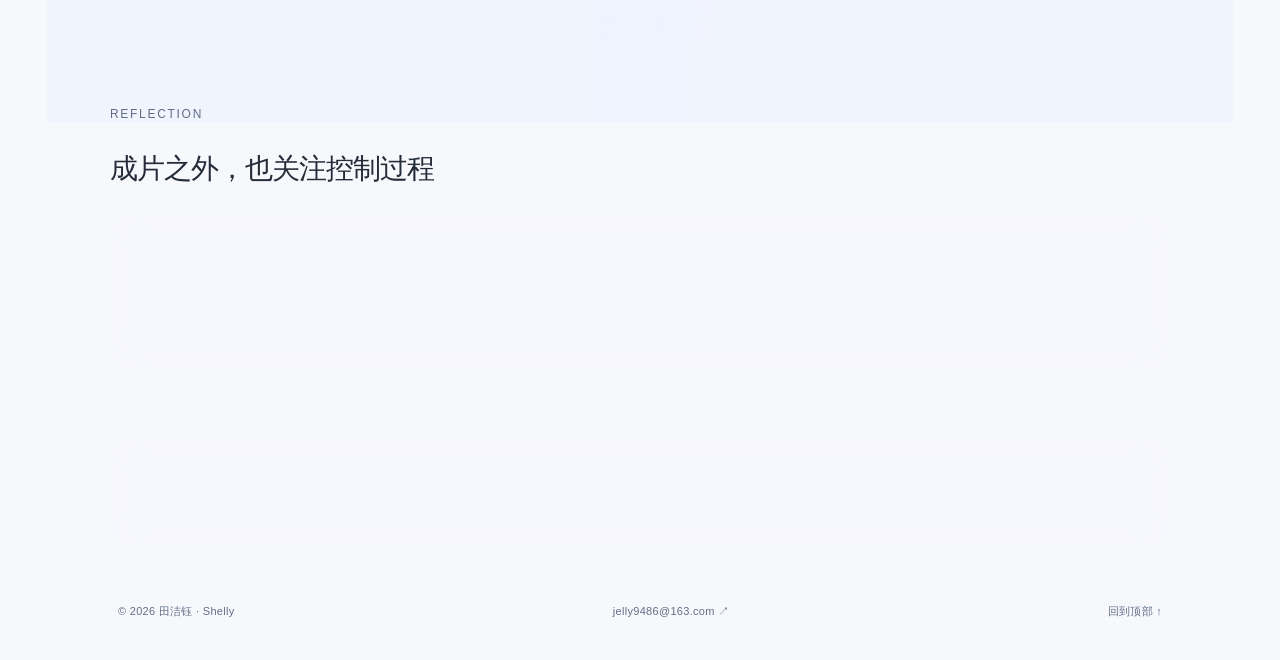
==== commit 6dfc057a: "Reduce video transfer size and prepare playback near viewport" ====
--- a/public/projects/aigc/index.html
+++ b/public/projects/aigc/index.html
@@ -4,7 +4,7 @@
   <meta charset="utf-8"><meta name="viewport" content="width=device-width, initial-scale=1"><meta name="theme-color" content="#f7f8fc">
   <title>AI 产品视觉与短视频 · 田洁钰 Shelly 作品集</title><meta name="description" content="以产品场景、时尚内容和短视频为载体，探索生成式 AI 的视觉表达。关注材质、光线、镜头与主体一致性，把图像生成和后期制作结合起来。">
   <meta property="og:title" content="AI 产品视觉与短视频 · 田洁钰 Shelly"><meta property="og:description" content="以产品场景、时尚内容和短视频为载体，探索生成式 AI 的视觉表达。关注材质、光线、镜头与主体一致性，把图像生成和后期制作结合起来。"><meta property="og:type" content="website"><meta property="og:image" content="https://shelly-creative-portfolio.sturdypear33.chatgpt.site/assets/hair-oil.webp"><link rel="canonical" href="https://shelly-creative-portfolio.sturdypear33.chatgpt.site/projects/aigc/">
-  <link rel="icon" href="../../assets/favicon.svg" type="image/svg+xml"><link rel="stylesheet" href="../../styles.css"><link rel="stylesheet" href="../../motion.css"><script src="../../app.js" defer></script><script src="../../motion.js" defer></script>
+  <link rel="icon" href="../../assets/favicon.svg" type="image/svg+xml"><link rel="stylesheet" href="../../styles.css"><link rel="stylesheet" href="../../motion.css"><script src="../../app.js?v=20261020" defer></script><script src="../../motion.js" defer></script>
 </head>
 <body class="project-page">
   <a class="skip-link" href="#main">跳转至正文</a>
@@ -15,7 +15,7 @@
       <div class="project-intro"><div><p class="eyebrow">AI VISUAL / 创意练习</p><h1>AI 产品视觉与短视频</h1><p class="project-lead">以产品场景、时尚内容和短视频为载体，探索生成式 AI 的视觉表达。关注材质、光线、镜头与主体一致性，把图像生成和后期制作结合起来。</p></div><dl class="project-facts glass"><div><dt>时间</dt><dd>精选创作</dd></div><div><dt>角色</dt><dd>AI 视觉与视频制作</dd></div><div><dt>项目性质</dt><dd>视觉与视频练习</dd></div><div><dt>方法与工具</dt><dd>生成式图像与视频工具 / Photoshop / CapCut</dd></div></dl></div>
       <figure class="project-hero-cover glass"><img src="../../assets/hair-oil.webp" alt="泳池边的护发油产品场景 · AI 图像生成" fetchpriority="high"><figcaption><span>泳池边的护发油产品场景 · AI 图像生成</span><span>产品场景视觉练习 / AI 生成</span></figcaption></figure>
       <section class="case-section"><p class="eyebrow">CREATIVE FOCUS</p><h2>让生成结果服务于视觉表达</h2><div class="process-grid"><article class="process-card glass"><span class="process-number">01</span><h3>场景与材质</h3><p>用自然光、场景与产品位置组织画面，探索产品材质的质感与氛围。</p></article><article class="process-card glass"><span class="process-number">02</span><h3>镜头与节奏</h3><p>把产品展示、人物场景与转场组合成短视频，关注画面之间的衔接。</p></article><article class="process-card glass"><span class="process-number">03</span><h3>一致性检查</h3><p>检查产品标识、服装细节和主体连续性，结合后期调整呈现效果。</p></article></div></section>
-<section class="case-section"><p class="eyebrow">MOTION STUDIES</p><h2>产品表达的不同尝试</h2><div class="media-grid"><article class="media-card glass"><div class="video-shell"><video controls playsinline preload="none" poster="../../assets/milk-tea-poster.webp" aria-label="奶茶产品短视频"><source src="../../assets/milk-tea.mp4" type="video/mp4">浏览器无法播放此视频。<a href="../../assets/milk-tea.mp4">打开视频文件</a></video><a class="video-fallback" href="../../assets/milk-tea.mp4" hidden>打开视频文件 ↗</a></div><h3>奶茶产品短视频</h3><p>产品镜头、转场与人物场景</p></article><article class="media-card glass"><div class="video-shell"><video controls playsinline preload="none" poster="../../assets/fashion-motion-poster.webp" aria-label="时尚产品动态展示"><source src="../../assets/fashion-motion.mp4" type="video/mp4">浏览器无法播放此视频。<a href="../../assets/fashion-motion.mp4">打开视频文件</a></video><a class="video-fallback" href="../../assets/fashion-motion.mp4" hidden>打开视频文件 ↗</a></div><h3>时尚产品动态展示</h3><p>人物与产品的动态表达</p></article><article class="media-card glass"><div class="video-shell"><video controls playsinline preload="none" poster="../../assets/product-showcase-poster.webp" aria-label="产品场景与镜头运动"><source src="../../assets/product-showcase.mp4" type="video/mp4">浏览器无法播放此视频。<a href="../../assets/product-showcase.mp4">打开视频文件</a></video><a class="video-fallback" href="../../assets/product-showcase.mp4" hidden>打开视频文件 ↗</a></div><h3>产品场景与镜头运动</h3><p>探索物体运动与产品展示</p></article></div><p class="media-note">AI 生成与后期制作的视觉练习；既有品牌和产品标识属于原权利人。</p></section>
+<section class="case-section"><p class="eyebrow">MOTION STUDIES</p><h2>产品表达的不同尝试</h2><div class="media-grid"><article class="media-card glass"><div class="video-shell"><video controls playsinline preload="none" poster="../../assets/milk-tea-poster.webp" aria-label="奶茶产品短视频"><source src="../../assets/milk-tea.mp4?v=20261020" type="video/mp4">浏览器无法播放此视频。<a href="../../assets/milk-tea.mp4?v=20261020">打开视频文件</a></video><a class="video-fallback" href="../../assets/milk-tea.mp4?v=20261020" hidden>打开视频文件 ↗</a></div><h3>奶茶产品短视频</h3><p>产品镜头、转场与人物场景</p></article><article class="media-card glass"><div class="video-shell"><video controls playsinline preload="none" poster="../../assets/fashion-motion-poster.webp" aria-label="时尚产品动态展示"><source src="../../assets/fashion-motion.mp4?v=20261020" type="video/mp4">浏览器无法播放此视频。<a href="../../assets/fashion-motion.mp4?v=20261020">打开视频文件</a></video><a class="video-fallback" href="../../assets/fashion-motion.mp4?v=20261020" hidden>打开视频文件 ↗</a></div><h3>时尚产品动态展示</h3><p>人物与产品的动态表达</p></article><article class="media-card glass"><div class="video-shell"><video controls playsinline preload="none" poster="../../assets/product-showcase-poster.webp" aria-label="产品场景与镜头运动"><source src="../../assets/product-showcase.mp4?v=20261020" type="video/mp4">浏览器无法播放此视频。<a href="../../assets/product-showcase.mp4?v=20261020">打开视频文件</a></video><a class="video-fallback" href="../../assets/product-showcase.mp4?v=20261020" hidden>打开视频文件 ↗</a></div><h3>产品场景与镜头运动</h3><p>探索物体运动与产品展示</p></article></div><p class="media-note">AI 生成与后期制作的视觉练习；既有品牌和产品标识属于原权利人。</p></section>
 <section class="case-section"><p class="eyebrow">VISUAL STUDIES</p><h2>静态画面中的质感与主体</h2><div class="image-grid portrait-grid"><figure class="image-item"><button type="button" class="image-button glass" data-zoom data-caption="护发油产品场景 · 泳池背景、自然光与产品材质" aria-label="放大查看：护发油产品场景"><img src="../../assets/hair-oil.webp" alt="护发油产品场景：泳池背景、自然光与产品材质" loading="lazy"><span><span>护发油产品场景</span><span aria-hidden="true">放大 ↗</span></span></button></figure><figure class="image-item"><button type="button" class="image-button glass" data-zoom data-caption="时尚人像 · 人物、服装与配饰的视觉关系" aria-label="放大查看：时尚人像"><img src="../../assets/fashion.webp" alt="时尚人像：人物、服装与配饰的视觉关系" loading="lazy"><span><span>时尚人像</span><span aria-hidden="true">放大 ↗</span></span></button></figure><figure class="image-item"><button type="button" class="image-button glass" data-zoom data-caption="穿搭表达 · 另一种人物与服装构图" aria-label="放大查看：穿搭表达"><img src="../../assets/fashion-2.webp" alt="穿搭表达：另一种人物与服装构图" loading="lazy"><span><span>穿搭表达</span><span aria-hidden="true">放大 ↗</span></span></button></figure><figure class="image-item"><button type="button" class="image-button glass" data-zoom data-caption="产品与镜头表达 · 构图与镜头形变探索" aria-label="放大查看：产品与镜头表达"><img src="../../assets/product-checker.webp" alt="产品与镜头表达：构图与镜头形变探索" loading="lazy"><span><span>产品与镜头表达</span><span aria-hidden="true">放大 ↗</span></span></button></figure></div></section>
 <section class="case-section"><p class="eyebrow">REFLECTION</p><h2>成片之外，也关注控制过程</h2><div class="insight-list glass"><p>AI 生成可以快速探索视觉方向，但完整作品仍需要明确主体、检查细节，并处理镜头之间的衔接。产品标识、物体形态与服装连续性，是我在制作和复盘时关注的重点。</p><p>这些作品展示的是生成式内容制作与后期表达能力。画面中的既有品牌、产品与角色标识不属于我的原创设计。</p></div></section>
       <nav class="project-bottom glass" aria-label="项目导航"><div><p>返回作品目录</p><a href="../../#work">全部项目 <span aria-hidden="true">↖</span></a></div><div><p>下一个项目</p><a href="../boolv/">布尔量科技 · 零售产品视频 <span aria-hidden="true">↗</span></a></div></nav>
